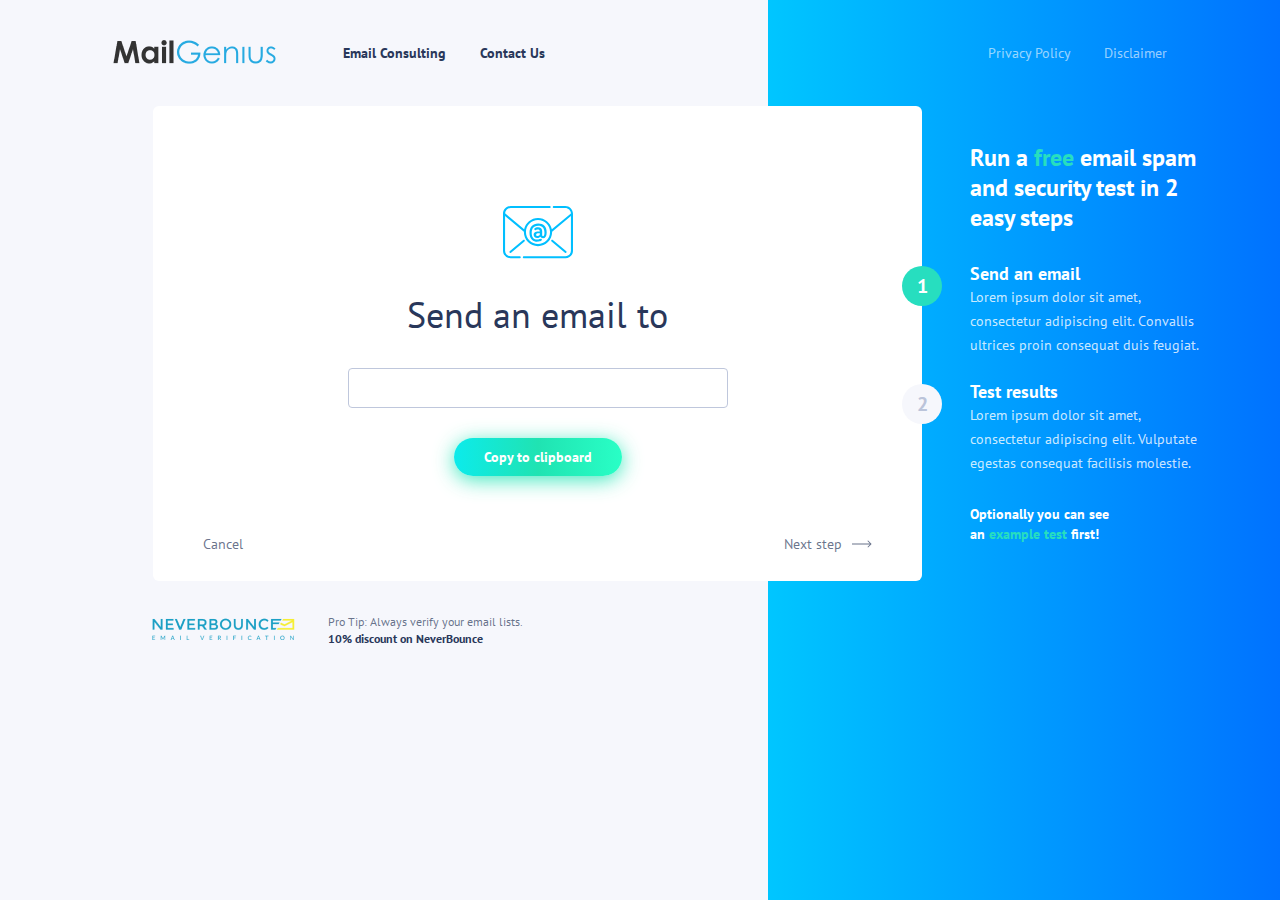
==== process-1.html @ 7dfd9657 "name" ====
<!DOCTYPE html>
<html lang="en">
<head>
    <meta charset="UTF-8">
    <meta http-equiv="X-UA-Compatible" content="IE=edge">
    <meta name="viewport" content="width=device-width, initial-scale=1.0">
    <title>MailGenius</title>
    <link href="https://fonts.googleapis.com/css2?family=PT+Sans:wght@400;700&display=swap" rel="stylesheet">
    <link rel="stylesheet" href="css/style.css">
</head>
<body class="gradient-bg">
    <header class="header">
        <div class="container d-flex align-item-center">
            <a href="#" class="logo">
                <img src="img/MailGenius-no-avatar2 1.png" alt="logo">
            </a>
            <nav class="main-header-nav">
                <a href="#">Email Consulting</a>
                <a href="#">Contact Us</a>
            </nav>
            <nav class="info-header-nav">
                <a href="#">Privacy Policy</a>
                <a href="#">Disclaimer</a>
            </nav>
        </div>
        <!-- /.container -->
    </header>
    <!-- /.header -->
    <main class="main">
        <section class="process-screen">
            <div class="container d-flex align-item-center">
                <div class="process-screen-content d-flex flex-column">
                    <div class="process-screen-body mx-auto my-auto">
                        <form class="actoin-form d-flex flex-column align-item-center">
                            <img src="img/email-icon.svg" alt="email" class="process-logo">
                            <h3 class="process-title">Send an email to</h3>
                            <input type="email" name="email" class="form-control"></input>
                            <button type="submit" class="btn gradient-dtn">Copy to clipboard</button>
                        </form>
                        <!-- /.actoin-form -->                        
                    </div>
                    <div class="process-screen-footer d-flex align-item-center justify-content-between">
                        <a href="#">Cancel</a>
                        <a href="#" class="next-screen-link">Next step</a>
                    </div>
                </div>
                <!-- /.process-screen-content -->
                <div class="process-steps">
                    <h4 class="process-steps-title">
                                Run a <span class="text-green">free</span> email spam and security test in 2 easy steps
                    </h4>
                    <ul class="process-steps-list">
                        <li class="steps-list-item">
                            <span class="list-item-num active">1</span>
                            <h5 class="list-item-title">Send an email</h5>
                            <p class="list-item-desc">Lorem ipsum dolor sit amet, consectetur adipiscing elit. Convallis ultrices proin consequat duis feugiat.</p>
                        </li>
                        <li class="steps-list-item">
                            <span class="list-item-num">2</span>
                            <h5 class="list-item-title">Test results</h5>
                            <p class="list-item-desc">Lorem ipsum dolor sit amet, consectetur adipiscing elit. Vulputate egestas consequat facilisis molestie.</p>
                        </li>
                    </ul>
                    <div class="optional-text">
                                Optionally you can see an <span class="text-green">example test</span> first!
                    </div>
                </div>
                <!-- /.process-steps -->   
            </div>
            <!-- /.container -->        
        </section>
        <!-- /.process-screen -->
    </main>
    <!-- /.main -->    

    <footer class="footer d-flex align-item-center">
        <div class="logo">
            <img src="img/image 17.png" alt="">
        </div>
        <div class="info-block d-flex flex-column">
            <p class="info-block-text">Pro Tip: Always verify your email lists.</p>
            <h5 class="info-block-procent">10% discount on NeverBounce</h5>
        </div>
    </footer>    
    <!-- /.footer -->


</body>
</html>
---- css/style.css ----
*, *::before, *::after {
box-sizing: border-box;
}

html {
    font-size: 14px;
}

body {
    font: 400 1rem/1 'PT Sans', sans-serif;
}

a {
    text-decoration: none;
    color: inherit;
    outline: none;
}

ul {
    padding: 0;
    margin: 0;
    list-style: none;
}

button {
    border: none;
    border-color: inherit;
    cursor: pointer;
    padding: 0;
}

input, textarea {
    border: none;
    outline: none;
}

textarea {
    resize: vertical;
}

img {
    max-width: 100%;
}

p, h1, h2, h3, h4, h5, h6 {
    margin: 0;
}

.container {
    max-width: 1084px;
    margin: auto;
    padding: 0 15px;
}

.d-flex {
    display: flex;
}

.flex-column {
    flex-direction: column;
}

.align-item-center {
    align-items: center;
}

.justify-content-center {
    justify-content: center;
}

.justify-content-between {
    justify-content: space-between;
}

.ml-auto {
    margin-left: auto;
}

.mr-auto {
    margin-right: auto;
}

.mt-auto {
    margin-top: auto;
}

.mb-auto {
    margin-bottom: auto;
}

.mx-auto {
    margin-left: auto;
    margin-right: auto;
}

.my-auto {
    margin-top: auto;
    margin-bottom: auto;
}

.form-control {
    border: 1px solid #BFC7DC;
    border-radius: 4px;
    height: 40px;
    padding: 0 20px;
    font-size: 1rem;
    font-family: 'PT Sans', sans-serif;
}

.btn {
    font-size: 1rem;
    font-family: 'PT Sans', sans-serif;
    font-weight: 700; 
}

.gradient-dtn {
    min-width: 164px;
    color: #fff;
    padding: 10px 30px;
    background: linear-gradient(
        90deg, 
        #0CEBEB 0%, 
        #20E3B2 50%, 
        #29FFC6 100%
    );
    box-shadow: 0px 4px 20px rgba(32, 228, 179, 0.85);
    border-radius: 30px;
}

.header {
    padding: 40px 0;
    position: absolute;
    left: 0;
    top: 0;
    width: 100%;
}

.main-header-nav {
    color: #29375A;
    font-weight: 700;
    margin-left: 66px;
}

.main-header-nav a + a,
.info-header-nav a + a {
    margin-left: 30px;
}

.info-header-nav {
    color: rgba(255, 255, 255, 0.6);
    margin-left: auto;
}

.gradient-bg {
    width: 1360px;
    height: 670px;
    background: linear-gradient(
        to right, 
        #F6F7FC 0%, 60%,
        #00C6FF 0%, 
        #0072FF 100%);
    padding-top: 106px;
    margin: auto;
}

.process-screen {
    margin-bottom: 26px;
}

.process-screen-content {
    width: 819px;
    height: 475px;
    background-color: #fff;
    border-radius: 6px;
    padding: 30px 50px;
}

.process-logo {
    margin-bottom: 30px;
    width: 70px;
    /* margin: 30px auto; */

}

.process-title {
    font-size: 2.57rem;
    color: #29375A;
    font-weight: 400;
    margin-bottom: 35px;
}

.actoin-form .form-control {
    width: 380px;
    margin-bottom: 30px;
}

.process-screen-footer {
    max-width: 690px;
    color: #29375AB2;
    font-weight: 400;

}

.next-screen-link::after {
    content: "";
    width: 20px;
    height: 9px;
    display: inline-block;
    background: url(../img/Arrow\ 1.svg) no-repeat;
    background-size: contain;
    margin-left: 10px;
}

.process-steps {
    max-width: 237px;
    margin-left: 48px;
}

.process-steps-title {
    font-size: 1.7rem;
    line-height: 1.25;
    font-weight: 700;
    color: #fff;
    margin-bottom: 30px;
}

.text-green {
    color: #27DEBF;
}

.process-steps-list {
    color: #fff;
    margin-bottom: 28px;
}

.steps-list-item {
    position: relative;
}

.steps-list-item:nth-child(1) {
    margin-bottom: 22px;
}

.list-item-num {
    position: absolute;
    font-size: 20px;
    font-weight: 700;
    margin-left: -68px;
    color: #BBC4DA;
    background-color: #F6F7FC;;
    width: 40px;
    line-height: 40px;
    border-radius: 50%;
    margin-top: 4px;
    text-align: center;
}

.active {
    color: #fff;
    background-color: #27DEBF;
}

.list-item-title {
    font-size: 18px;
    line-height: 1.333;
    font-weight: 700;
}

.list-item-desc {
    line-height: 1.71;
    color: rgba(255, 255, 255, 0.8);
}

.optional-text {
    color: #fff;
    font-weight: 700;
    line-height: 1.43;
    max-width: 150px;
}

.footer {
    max-width: 1084px;
    margin: auto;
    margin-bottom: 20px;
}

.info-block {
    margin-left: 20px;
}

.info-block-text{
    color: rgba(41, 55, 90, 0.7);
    margin-bottom: 5px;
}

.info-block-text,
.info-block-procent {
   font-size: 0.85rem; 
}

.info-block-procent {
    font-weight: 700;
    color: #29375A;
}

.footer-text {
    margin-left: 20px;
}
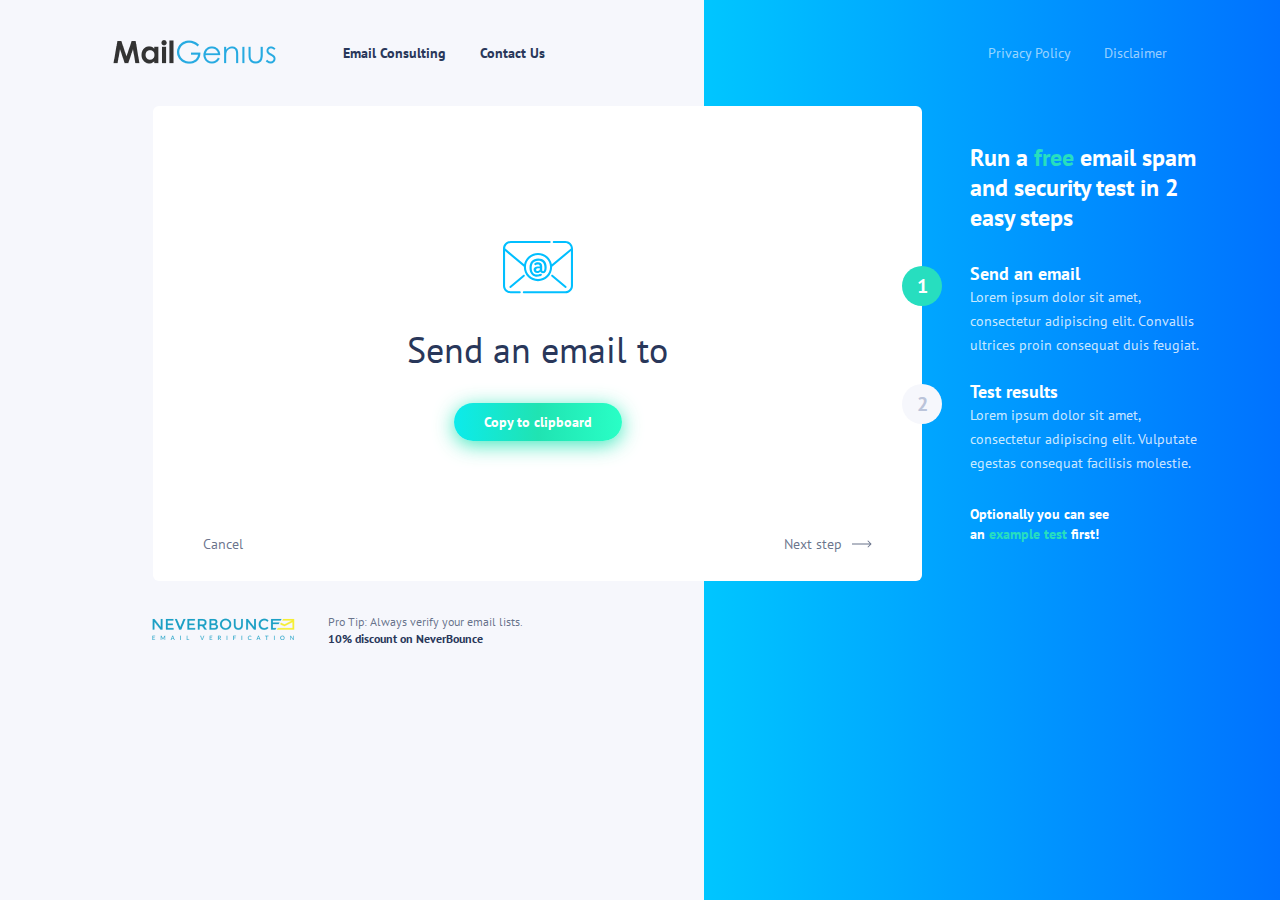
==== commit eebe69be: "checked" ====
--- a/process-1.html
+++ b/process-1.html
@@ -6,7 +6,7 @@
     <meta name="viewport" content="width=device-width, initial-scale=1.0">
     <title>MailGenius</title>
     <link href="https://fonts.googleapis.com/css2?family=PT+Sans:wght@400;700&display=swap" rel="stylesheet">
-    <link rel="stylesheet" href="css/style.css">
+    <link rel="stylesheet" href="style.css">
 </head>
 <body class="gradient-bg">
     <header class="header">
@@ -83,7 +83,5 @@
         </div>
     </footer>    
     <!-- /.footer -->
-
-
 </body>
 </html>--- a/style.css
+++ b/style.css
@@ -0,0 +1,455 @@
+*, *::before, *::after {
+box-sizing: border-box;
+}
+
+html {
+    font-size: 14px;
+}
+
+body {
+    font: 400 1rem/1 'PT Sans', sans-serif;
+}
+
+a {
+    text-decoration: none;
+    color: inherit;
+    outline: none;
+}
+
+ul {
+    padding: 0;
+    margin: 0;
+    list-style: none;
+}
+
+button {
+    border: none;
+    border-color: inherit;
+    cursor: pointer;
+    padding: 0;
+}
+
+input, textarea {
+    border: none;
+    outline: none;
+}
+
+input {
+    display: none;
+}
+
+textarea {
+    resize: vertical;
+}
+
+img {
+    max-width: 100%;
+}
+
+p, h1, h2, h3, h4, h5, h6 {
+    margin: 0;
+}
+
+.container {
+    max-width: 1084px;
+    margin: auto;
+    padding: 0 15px;
+}
+
+.d-flex {
+    display: flex;
+}
+
+.flex-column {
+    flex-direction: column;
+}
+
+.align-item-center {
+    align-items: center;
+}
+
+.justify-content-center {
+    justify-content: center;
+}
+
+.justify-content-between {
+    justify-content: space-between;
+}
+
+.ml-auto {
+    margin-left: auto;
+}
+
+.mr-auto {
+    margin-right: auto;
+}
+
+.mt-auto {
+    margin-top: auto;
+}
+
+.mb-auto {
+    margin-bottom: auto;
+}
+
+.mx-auto {
+    margin-left: auto;
+    margin-right: auto;
+}
+
+.my-auto {
+    margin-top: auto;
+    margin-bottom: auto;
+}
+
+.form-control {
+    border: 1px solid #BFC7DC;
+    border-radius: 4px;
+    height: 40px;
+    padding: 0 20px;
+    font-size: 1rem;
+    font-family: 'PT Sans', sans-serif;
+}
+
+.btn {
+    font-size: 1rem;
+    font-family: 'PT Sans', sans-serif;
+    font-weight: 700; 
+}
+
+.gradient-dtn {
+    min-width: 164px;
+    color: #fff;
+    padding: 10px 30px;
+    background: linear-gradient(
+        90deg, 
+        #0CEBEB 0%, 
+        #20E3B2 50%, 
+        #29FFC6 100%
+    );
+    box-shadow: 0px 4px 20px rgba(32, 228, 179, 0.85);
+    border-radius: 30px;
+}
+
+.header {
+    padding: 40px 0;
+    position: absolute;
+    left: 0;
+    top: 0;
+    width: 100%;
+}
+
+.main-header-nav {
+    color: #29375A;
+    font-weight: 700;
+    margin-left: 66px;
+}
+
+.main-header-nav a + a,
+.info-header-nav a + a {
+    margin-left: 30px;
+}
+
+.info-header-nav {
+    color: rgba(255, 255, 255, 0.6);
+    margin-left: auto;
+}
+
+.gradient-bg {
+    width: 1360px;
+    height: 670px;
+    background: linear-gradient(
+        to right, 
+        #F6F7FC 0%, 55%,
+        #00C6FF 0%, 
+        #0072FF 100%);
+    padding-top: 106px;
+    margin: auto;
+}
+
+.process-screen {
+    margin-bottom: 26px;
+}
+
+.process-screen-content {
+    width: 819px;
+    height: 475px;
+    background-color: #fff;
+    border-radius: 6px;
+    padding: 30px 50px;
+}
+
+.process-logo {
+    margin-bottom: 30px;
+    width: 70px;
+    /* margin: 30px auto; */
+}
+
+.logo-results::after {
+    content: url(/img/100.svg);
+    position: absolute;
+    margin-left: 5px; 
+}
+
+
+.process-title {
+    font-size: 2.57rem;
+    color: #29375A;
+    font-weight: 400;
+    margin-bottom: 35px;
+}
+
+.actoin-form .form-control {
+    width: 380px;
+    margin-bottom: 30px;
+}
+
+.process-screen-footer {
+    max-width: 690px;
+    color: #29375AB2;
+    font-weight: 400;
+
+}
+
+.next-screen-link::after {
+    content: "";
+    width: 20px;
+    height: 9px;
+    display: inline-block;
+    background: url(../img/Arrow\ 1.svg) no-repeat;
+    background-size: contain;
+    margin-left: 10px;
+}
+
+.process-steps {
+    max-width: 237px;
+    margin-left: 48px;
+}
+
+.process-steps-title {
+    font-size: 1.7rem;
+    line-height: 1.25;
+    font-weight: 700;
+    color: #fff;
+    margin-bottom: 30px;
+}
+
+
+
+.text-green {
+    color: #27DEBF;
+}
+
+.process-steps-list {
+    color: #fff;
+    margin-bottom: 28px;
+    counter-reset: list;
+}
+
+.process-screen-text {
+    line-height: 1.71;
+    text-align: center;
+    color: #29375A;
+    max-width: 337px;
+}
+
+.process-steps-results {
+    position: fixed;
+    margin-top: 30px;
+    margin-left: 850px; 
+}
+
+.result-text {
+    font-size: 12px;
+    color: #fff;
+    margin-bottom: 10px;
+}
+
+.logo-results-navigation {
+    margin-top: 40px;
+    margin-bottom: 18px;
+}
+
+.wrapper {
+    display: flex;
+    margin-top: 50px;
+  }
+  
+.content-1,
+.content-2,
+.content-3 {
+    text-align: center;
+    color: #29375A;
+    justify-content: space-around;
+    background-color: #fff;
+    border: 1px solid #BBC4DA;
+    height: 30px;
+    line-height: 26px;
+}
+
+.fas {
+    margin-right: 5px;
+}
+  
+.content-1 {
+    border-radius: 4px 0px 0px 4px;
+    width: 152px;
+}
+  
+.content-2 {
+    width: 164px;
+}
+  
+.content-3 {
+    border-radius: 0px 4px 4px 0px;
+    width: 152px;
+}
+   
+.active-content {
+    text-align: center;
+    justify-content: space-around;
+    color: #fff;
+    background-color: #01BFFF;
+    border: 1px solid #01BFFF;
+    height: 30px;
+    line-height: 26px;
+}
+
+.navigation-text-results {
+    font-size: 12px;
+    line-height: 1.16;
+    color: rgba(255, 255, 255, 0.7);
+    margin-bottom: 5px;
+}
+
+.navigation-procent-results {
+    font-size: 12px;
+    line-height: 1.16;
+    font-weight: 700;
+    color: #27DEBF;
+}
+
+
+.steps-list-item-results {
+    line-height: 1.71;
+    font-weight: 700;
+}
+
+.color-text {
+    color: #29375A;
+    font-weight: 700;
+}
+
+.steps-list-item {
+    position: relative;
+}
+
+.item-num {
+    position: relative;
+}
+
+.item-num::before {
+    counter-increment: list;
+    content:counter(list);
+    position: absolute;
+    font-size: 20px;
+    font-weight: 700;
+    color: #BBC4DA;
+    background-color: #F6F7FC;
+    left: -68px;
+    width: 40px;
+    height: 40px;
+    border-radius: 50%;
+    text-align: center;
+    line-height: 40px;
+    margin-top: 4px;
+}
+
+.item-num.success::before {
+    content: '';
+    background:  #F6F7FC url(/img/check.svg);
+    background-position: center;
+    background-repeat: no-repeat;
+    width: 40px;
+    height: 40px;
+    border-radius: 50%;
+    position: absolute;
+}
+.steps-list-item:nth-child(1) {
+    margin-bottom: 22px;
+}
+
+.list-item-num {
+    position: absolute;
+    font-size: 20px;
+    font-weight: 700;
+    margin-left: -68px;
+    color: #BBC4DA;
+    background-color: #F6F7FC;
+    width: 40px;
+    line-height: 40px;
+    border-radius: 50%;
+    margin-top: 4px;
+    text-align: center;
+}
+
+.active {
+    color: #fff;
+    background-color: #27DEBF;
+}
+
+.item-num.success .list-item-num{
+    color: transparent;
+    background:  #F6F7FC url(/img/check.svg);
+    background-position: center;
+    background-repeat: no-repeat;
+}
+
+/* url(../img/check.svg) */
+
+.list-item-title {
+    font-size: 18px;
+    line-height: 1.333;
+    font-weight: 700;
+}
+
+.list-item-desc {
+    line-height: 1.71;
+    color: rgba(255, 255, 255, 0.8);
+}
+
+.optional-text {
+    color: #fff;
+    font-weight: 700;
+    line-height: 1.43;
+    max-width: 150px;
+}
+
+.footer {
+    max-width: 1084px;
+    margin: auto;
+    margin-bottom: 20px;
+}
+
+.info-block {
+    margin-left: 20px;
+}
+
+.info-block-text{
+    color: rgba(41, 55, 90, 0.7);
+    margin-bottom: 5px;
+}
+
+.info-block-text,
+.info-block-procent {
+   font-size: 0.85rem; 
+}
+
+.info-block-procent {
+    font-weight: 700;
+    color: #29375A;
+}
+
+.footer-text {
+    margin-left: 20px;
+}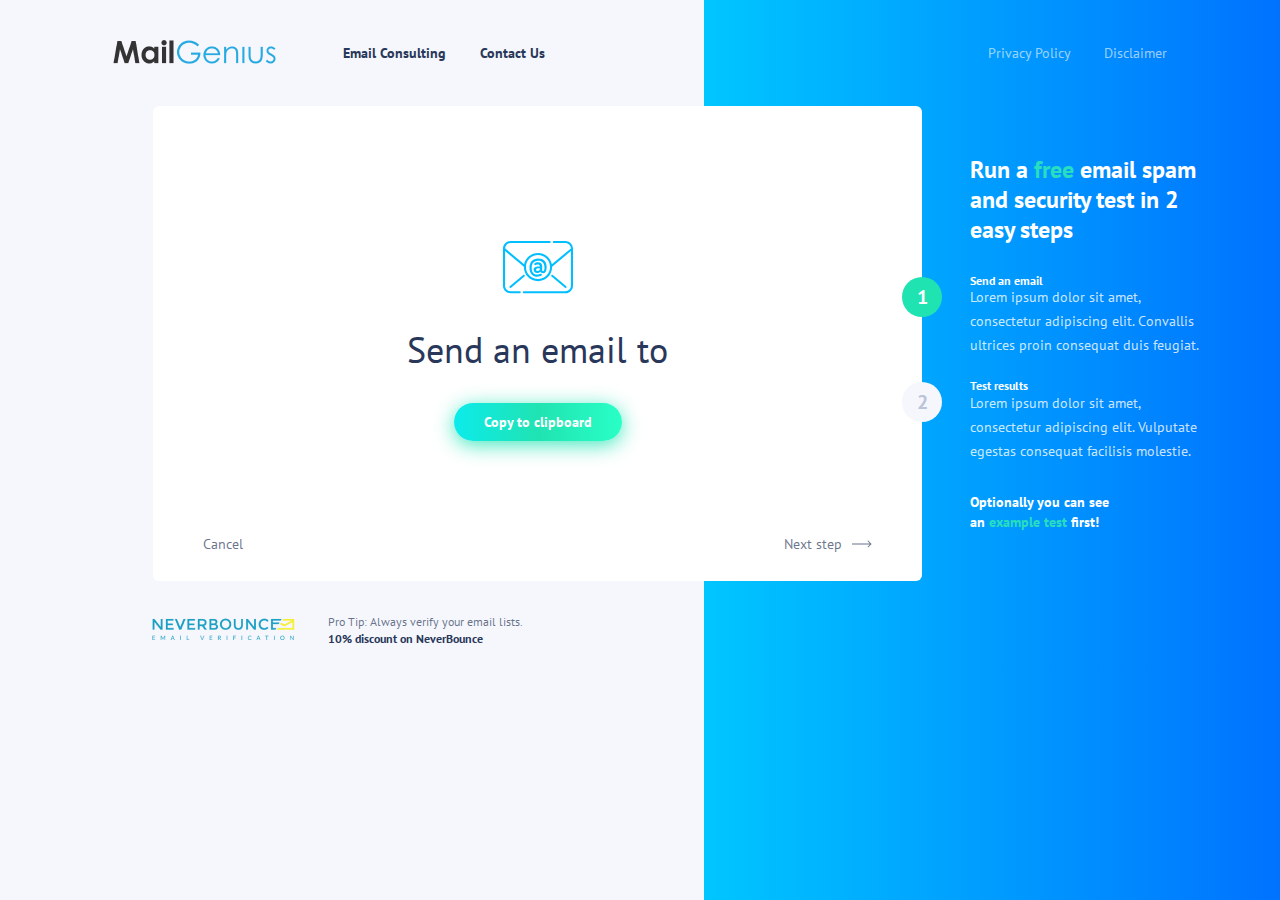
==== commit c349f2fb: "activity status" ====
--- a/process-1.html
+++ b/process-1.html
@@ -50,15 +50,18 @@
                                 Run a <span class="text-green">free</span> email spam and security test in 2 easy steps
                     </h4>
                     <ul class="process-steps-list">
+
                         <li class="steps-list-item">
-                            <span class="list-item-num active">1</span>
-                            <h5 class="list-item-title">Send an email</h5>
-                            <p class="list-item-desc">Lorem ipsum dolor sit amet, consectetur adipiscing elit. Convallis ultrices proin consequat duis feugiat.</p>
+                            <div class="item-num active">
+                                <h5 class="list-item-title">Send an email</h5>
+                                <p class="list-item-desc">Lorem ipsum dolor sit amet, consectetur adipiscing elit. Convallis ultrices proin consequat duis feugiat.</p>  
+                            </div>
                         </li>
                         <li class="steps-list-item">
-                            <span class="list-item-num">2</span>
-                            <h5 class="list-item-title">Test results</h5>
-                            <p class="list-item-desc">Lorem ipsum dolor sit amet, consectetur adipiscing elit. Vulputate egestas consequat facilisis molestie.</p>
+                            <div class="item-num">
+                                <h5 class="list-item-title">Test results</h5>
+                                <p class="list-item-desc">Lorem ipsum dolor sit amet, consectetur adipiscing elit. Vulputate egestas consequat facilisis molestie.</p>
+                            </div>
                         </li>
                     </ul>
                     <div class="optional-text">
--- a/style.css
+++ b/style.css
@@ -315,6 +315,13 @@
     line-height: 26px;
 }
 
+.meta-results {
+    max-width: 418px;
+    margin: 0;
+    justify-content: space-around;
+    font-size: 12px;
+}
+
 .navigation-text-results {
     font-size: 12px;
     line-height: 1.16;
@@ -350,7 +357,7 @@
 
 .item-num::before {
     counter-increment: list;
-    content:counter(list);
+    content: counter(list);
     position: absolute;
     font-size: 20px;
     font-weight: 700;
@@ -362,7 +369,7 @@
     border-radius: 50%;
     text-align: center;
     line-height: 40px;
-    margin-top: 4px;
+    margin-top: 2px;
 }
 
 .item-num.success::before {
@@ -375,11 +382,26 @@
     border-radius: 50%;
     position: absolute;
 }
+
+.item-num.active::before {
+    counter-increment: list;
+    content: counter(list);
+    position: absolute;
+    background:  #20E3B2;
+    color: #fff;
+    background-position: center;
+    background-repeat: no-repeat;
+    width: 40px;
+    height: 40px;
+    border-radius: 50%;
+    position: absolute;    
+}
+
 .steps-list-item:nth-child(1) {
     margin-bottom: 22px;
 }
 
-.list-item-num {
+/* .list-item-num {
     position: absolute;
     font-size: 20px;
     font-weight: 700;
@@ -402,7 +424,7 @@
     color: transparent;
     background:  #F6F7FC url(/img/check.svg);
     background-position: center;
-    background-repeat: no-repeat;
+    background-repeat: no-repeat; */
 }
 
 /* url(../img/check.svg) */
